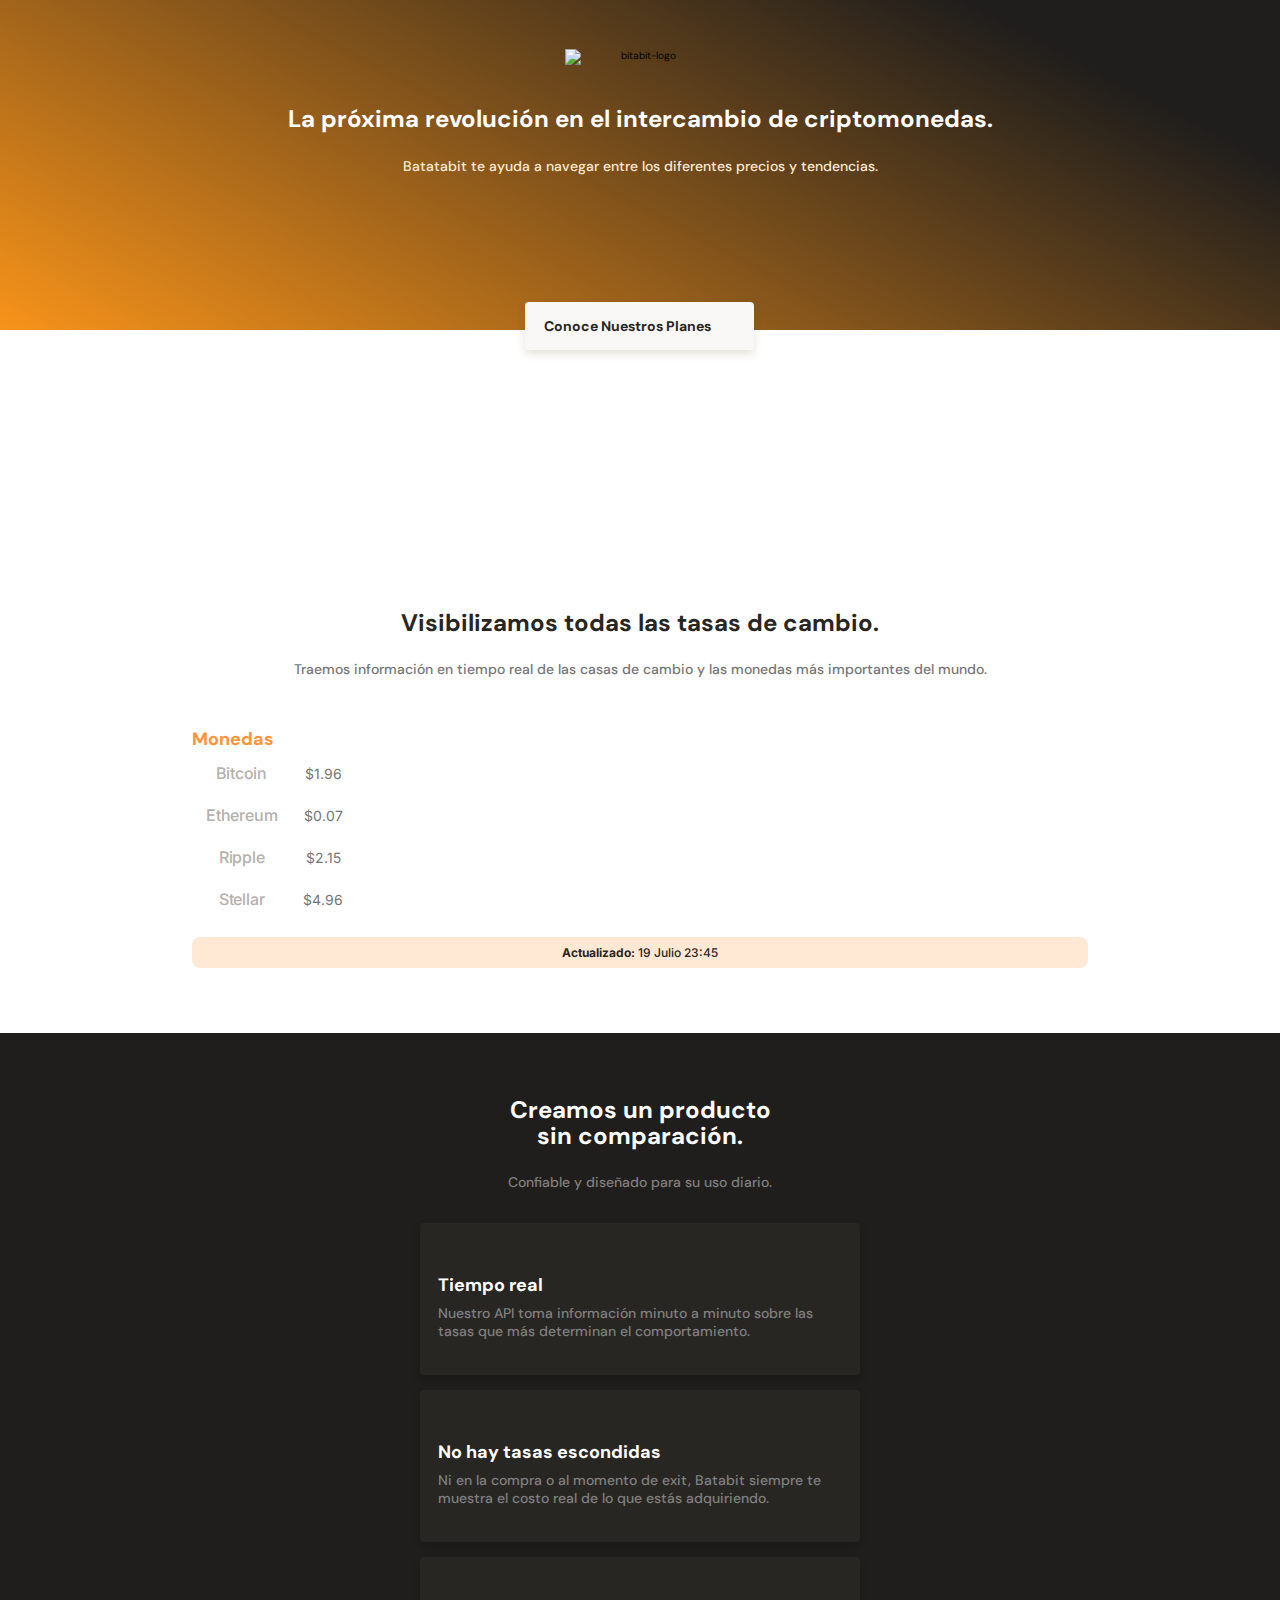
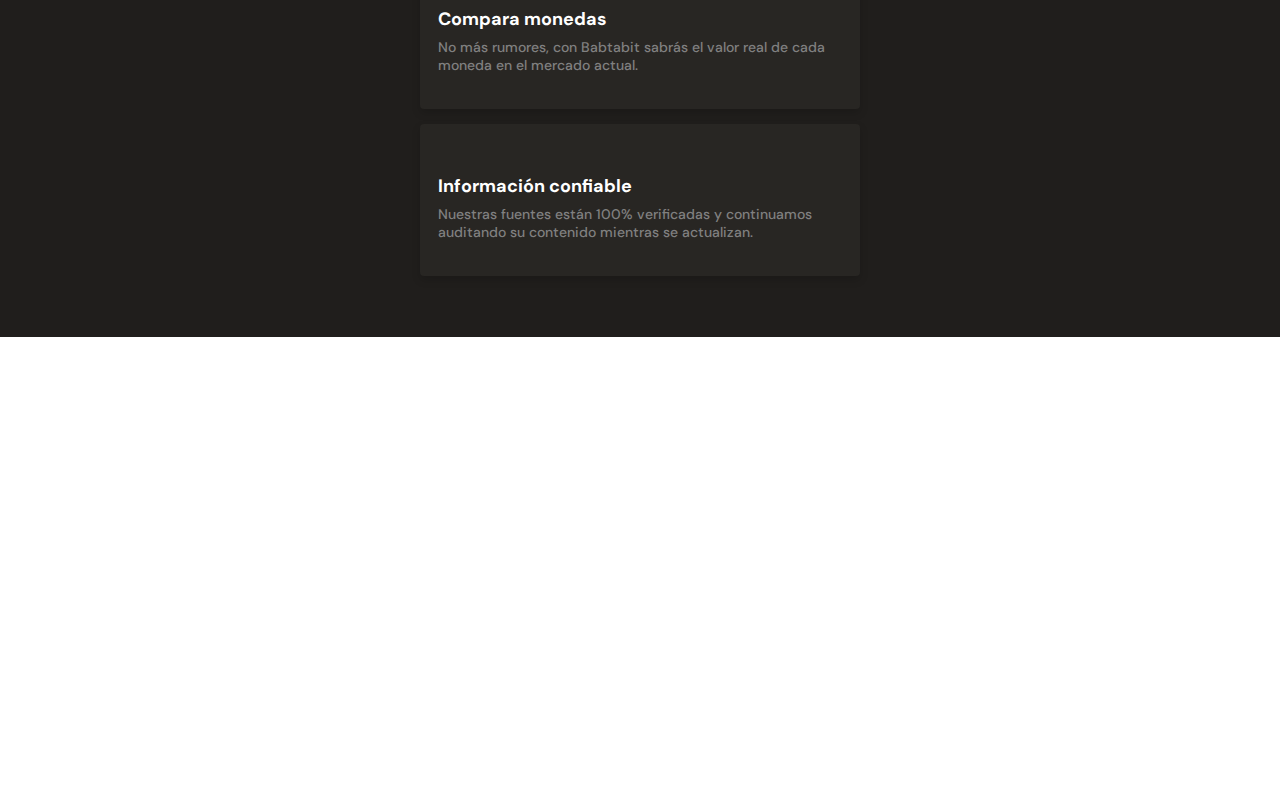
==== batabit/index.html @ 45e256ab "add img background" ====
<!DOCTYPE html>
<html lang="en">
<head>
    <meta charset="UTF-8">
    <meta http-equiv="X-UA-Compatible" content="IE=edge">
    <meta name="viewport" content="width=device-width, initial-scale=1.0">
    <link rel="stylesheet" href="/batabit/style.css">
    <link rel="preconnect" href="https://fonts.gstatic.com">
    <link href="https://fonts.googleapis.com/css2?family=DM+Sans:wght@400;500;700&family=Inter:wght@300;500&display=swap" rel="stylesheet">
    <title>Batabit</title>
</head>
<body>
    <header>
        <img src="/batabit/assets/img/logo.svg" alt="bitabit-logo">
        <div class="header-title-container">
            <h1>La próxima revolución en el intercambio de criptomonedas.</h1>
            <p>Batatabit te ayuda a navegar entre los diferentes precios y tendencias.</p>
            <a class="header-button" href="#">Conoce Nuestros Planes <span></span></a>
        </div>
    </header>
    <main>
        <section>
            <div class="main-background-img"></div>
            <div class="main-container-text">
                <h2>Visibilizamos todas las tasas de cambio.</h2>
                <p>Traemos información en tiempo real de las casas de cambio y las monedas más importantes del mundo.</p>
            </div>
        </section>
        <section class="table-container">
            <div class="main-currency-table">
                <h2>Monedas</h2>
                <div>
                    <table>
                        <tr>
                            <td class="left">Bitcoin</td>
                            <td class="right">$1.96 <span class="down"></span></td>
                        </tr>
                        <tr>
                            <td class="left">Ethereum</td>
                            <td class="right">$0.07 <span class="up"></span></td>
                        </tr>
                        <tr>
                            <td class="left">Ripple</td>
                            <td class="right">$2.15 <span class="down"></span></td>
                        </tr>
                        <tr>
                            <td class="left">Stellar</td>
                            <td class="right">$4.96 <span class="down"></span></td>
                        </tr>
                    </table>
                </div>
                <div class="date-of-table">
                    <p> <b>Actualizado:</b> 19 Julio 23:45</p>
                </div>
            </div>
        </section>
        <section class="details-container">
            <div class="details-title">
                <h3>Creamos un producto sin comparación.</h3>
                <p>Confiable y diseñado para su uso diario.</p>
            </div>
            <div class="details-list-container">
                <span id="clock-icon"></span>
                <h3>Tiempo real</h3>
                <p>Nuestro API toma información minuto a minuto sobre las tasas que más determinan el comportamiento.</p>
           </div>
           <div class="details-list-container">
                <span id="eye-icon"></span>
                <h3>No hay tasas escondidas</h3>
                <p>Ni en la compra o al momento de exit, Batabit siempre te muestra el costo real de lo que estás adquiriendo.</p>
           </div>
           <div class="details-list-container">
                <span id="dollar-icon"></span>
                <h3>Compara monedas</h3>
                <p>No más rumores, con Babtabit sabrás el valor real de cada moneda en el mercado actual.</p>
           </div>
           <div class="details-list-container">
                <span id="check-icon"></span>
                <h3>Información confiable</h3>
                <p>Nuestras fuentes están 100% verificadas y continuamos auditando su contenido mientras se actualizan.</p>
           </div>
        </section>
        <section class="main-img-container"> 
            <h2>Conócelo hoy.</h2>
        </section>
    </main> 
</body>
</html>
---- batabit/style.css ----
/* 
1.-Position
2.-Box Model
3.-Typography
4.-Visuals
5.-Others
*/
:root {
  /*Colors*/
  --bitcoin-orange: #f7931a;
  --soft-orange: #ffe9d5;
  --secondary-blue: #1a9af7;
  --soft-blue: #e7f5ff;
  --warm-black: #282623;
  --black: #201e1c;
  --grey: #bababa;
  --off-white: #faf8f7;
  --just-white: #fff;
}
* {
  box-sizing: border-box;
  margin: 0;
  padding: 0;
}
html {
  font-size: 62.5%;
  font-family: "DM Sans", sans-serif;
}
header {
  position: relative;
  display: flex;
  justify-content: center;
  flex-direction: column;
  width: 100%;
  min-width: 320px;
  height: 330px;
  text-align: center;
  background: linear-gradient(207.8deg, #201e1c 16.69%, #f7931a 100%);
}
header img {
  width: 150px;
  height: 24px;
  margin-top: 45px;
  margin-bottom: 33px;
  align-self: center;
}
.header-title-container {
  width: 90%;
  min-width: 290px;
  max-width: 900px;
  height: 220px;
  text-align: center;
  align-self: center;
}
.header-title-container h1 {
  font-size: 2.4rem;
  font-weight: bold;
  line-height: 26px;
  color: var(--just-white);
}
.header-title-container p {
  margin-top: 25px;
  font-size: 1.4rem;
  font-weight: 500;
  line-height: 18px;
  color: var(--soft-orange);
}
.header-title-container .header-button {
  position: absolute;
  left: calc(50% - 115px);
  top: 270px;
  display: block;
  margin-top: 32px;
  width: 229px;
  height: 48px;
  padding: 15px;
  background-color: var(--off-white);
  /*Sombra*/
  box-shadow: 0px 4px 8px rgba(89, 73, 30, 0.16);
  border-radius: 4px;
  font-weight: bold;
  font-size: 1.4rem;
  color: var(--warm-black);
  text-align: center;
  text-decoration: none;
}
.header-title-container .header-button span {
  display: inline-block;
  width: 13px;
  height: 13px;
  margin-left: 8px;
  background-image: url("/batabit/assets/icons/down-arrow.svg");
  background-position: center;
  background-repeat: no-repeat;
  background-size: contain;
}
/*Main*/
main {
  display: flex;
  flex-direction: column;
  text-align: center;
}
main .main-background-img {
  width: 200px;
  height: 200px;
  margin: 40px auto;
  background-image: url(/batabit/assets/img/Bitcoin.svg);
  background-position: center;
  background-repeat: no-repeat;
  background-size: cover;
}
main .main-container-text h2 {
  font-size: 2.4rem;
  font-weight: bold;
  line-height: 26px;
  color: var(--warm-black);
  margin-bottom: 24px;
}
main .main-container-text p {
  font-size: 1.4rem;
  font-weight: 500;
  line-height: 18px;
  color: #757575;
}
/*Table*/
main .table-container {
  margin-top: 50px;
}
main .main-currency-table {
  width: 70%;
  min-width: 200px;
  max-height: 500px;
  margin: 0 auto;
}
main .table-container h2 {
  font-weight: bold;
  font-size: 1.8rem;
  line-height: 23px;
  color: #ff9536;
  text-align: left;
}
.main-currency-table .left {
  padding: 10px 12px;
  font-family: "Inter", sans-serif;
  font-weight: 500;
  font-size: 1.6rem;
  line-height: 19px;
  letter-spacing: -0.02rem;
  color: #b5b0ac;
}
.main-currency-table .right {
  padding: 11px 12px;
  font-family: "Inter", sans-serif;
  font-size: 1.4rem;
  font-weight: 400;
  line-height: 17px;
  align-self: center;
  color: #757575;
}
.main-currency-table span {
  display: inline-block;
  width: 15px;
  height: 15px;
  margin-left: 10px;
  background-position: center;
  background-repeat: no-repeat;
  background-size: contain;
}
.main-currency-table .up {
  background-image: url(/batabit/assets/icons/trending-up.svg);
}
.main-currency-table .down {
  background-image: url(/batabit/assets/icons/trending-down.svg);
}
.table-container .date-of-table {
  color: var(--warm-black);
  font-family: "Inter", sans-serif;
  font-size: 1.2rem;
  font-weight: 500;
  line-height: 15px;
  margin-top: 16px;
  margin-bottom: 65px;
  padding: 8px;
  background: var(--soft-orange);
  border-radius: 8px;
}
main .details-container {
  padding-top: 64px;
  padding-bottom: 46px;
  background-color: var(--black);
  color: var(--just-white);
}
main .details-container .details-title {
  width: 290px;
  margin: 0 auto;
}
main .details-container .details-title h3 {
  margin-bottom: 24px;
  font-size: 2.4rem;
  font-weight: bold;
  line-height: 26px;
}
main .details-container .details-title p {
  margin-bottom: 32px;
  font-size: 1.4rem;
  font-weight: 500;
  line-height: 18px;
  color: #808080;
}
main .details-list-container {
  width: 90%;
  min-width: 290px;
  max-width: 440px;
  height: 152px;
  padding: 18px;
  margin: 15px auto;
  text-align: left;
  background-color: var(--warm-black);
  /* Sombra /Negro */
  box-shadow: 0px 4px 8px rgba(0, 0, 0, 0.16);
  border-radius: 4px;
}
main .details-list-container h3 {
  font-size: 1.8rem;
  font-weight: bold;
  line-height: 18px;
  text-align: left;
}
main .details-list-container p {
  margin-top: 10px;
  font-size: 1.4rem;
  font-weight: 500;
  line-height: 18px;
  color: #808080;
}
main .details-list-container span {
  display: inline-block;
  width: 20px;
  height: 20px;
  margin-bottom: 12px;
  justify-content: left;
  background-position: center;
  background-repeat: no-repeat;
  background-size: cover;
}
main .details-list-container #clock-icon {
  background-image: url(/batabit/assets/icons/clock.svg);
}
main .details-list-container #eye-icon {
  background-image: url(/batabit/assets/icons/eye.svg);
}
main .details-list-container #dollar-icon {
  background-image: url(/batabit/assets/icons/dollar-sign.svg);
}
main .details-list-container #check-icon {
  background-image: url(/batabit/assets/icons/check-circle.svg);
}
main .main-img-container {
  width: 100%;
  min-width: 320px;
  height: 50vh;
  background-image: url(/batabit/assets/img/bitcoinbaby2x.jpg);
  background-position: center;
  background-size: cover;
  background-repeat: no-repeat;
}
main .main-img-container h2 {
  margin-top: 64px;
  font-size: 2.4rem;
  font-weight: bold;
  line-height: 26px;
  color: var(--just-white);
}
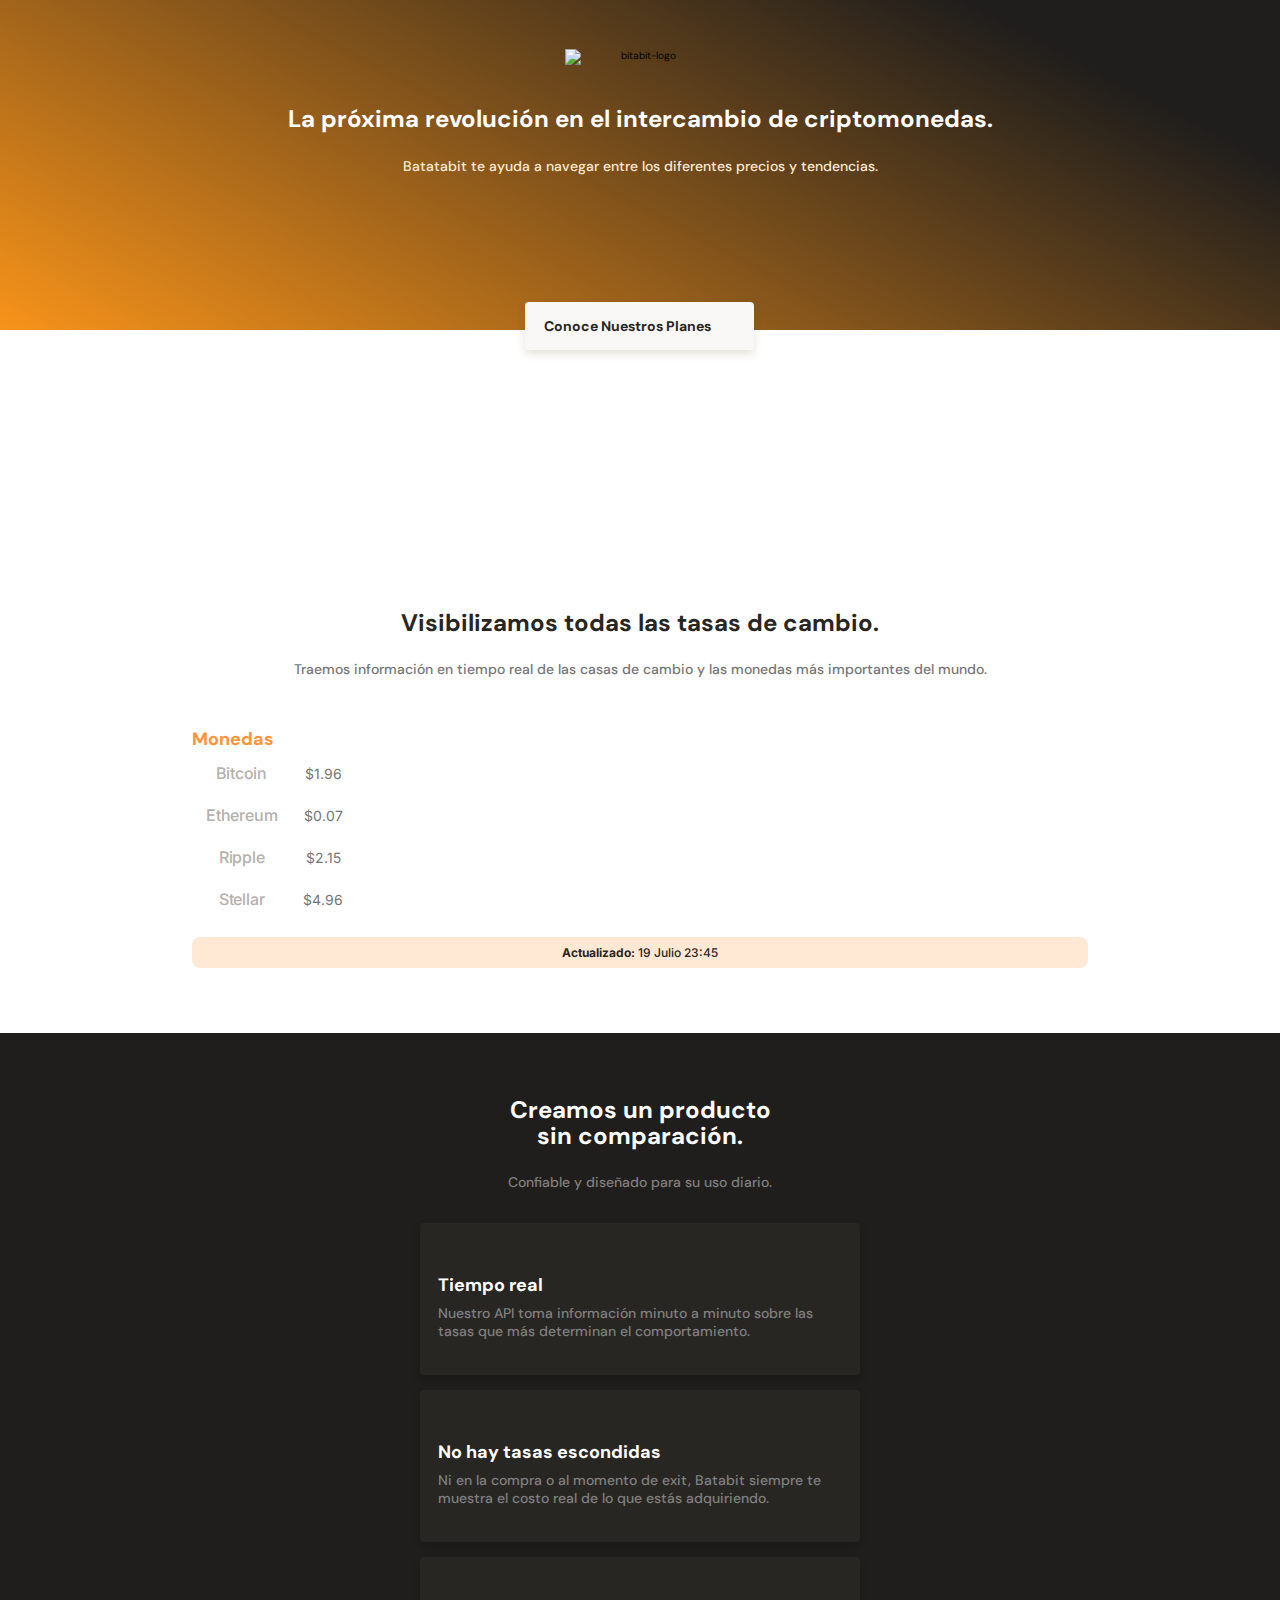
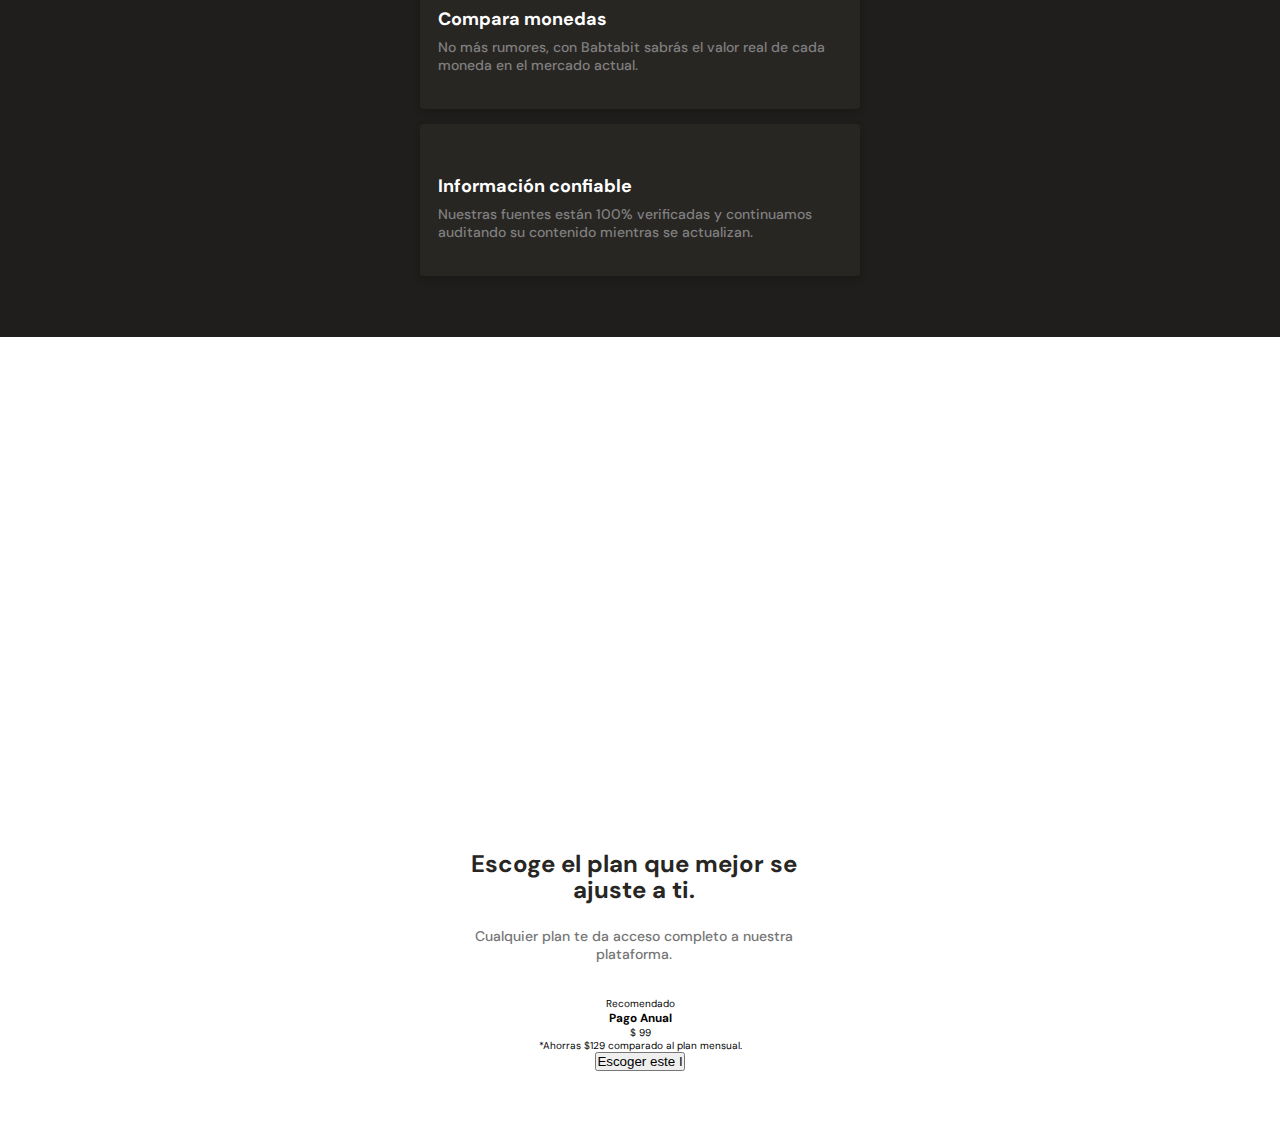
==== commit 15cf61a8: "Plans card container" ====
--- a/batabit/index.html
+++ b/batabit/index.html
@@ -83,6 +83,23 @@
         <section class="main-img-container"> 
             <h2>Conócelo hoy.</h2>
         </section>
+        <section class="main-plans"> 
+            <div class="main-plans-titles">
+                <h3>Escoge el plan que mejor se ajuste a ti.</h3>
+                <p>Cualquier plan te da acceso completo a nuestra plataforma.</p>
+            </div>
+            <section class="plan-container-slider">
+                <article class="plan-container-card">
+                    <p class="plan-card_recommend">Recomendado</p>
+                    <div class="plan-info-container">
+                        <h3 class="plan-card-title">Pago Anual</h3>
+                        <p class="plan-card-price"><span>$</span> 99</p>
+                        <p>*Ahorras $129 comparado al plan mensual.</p>
+                        <button class="plan-card-cta">Escoger este <span>I</span></button>
+                    </div>
+                </article>
+            </section>
+        </section>
     </main> 
 </body>
 </html>--- a/batabit/style.css
+++ b/batabit/style.css
@@ -271,3 +271,26 @@
   line-height: 26px;
   color: var(--just-white);
 }
+main .main-plans {
+  margin: 64px auto;
+}
+main .main-plans-titles {
+  width: 90%;
+  min-width: 290px;
+  max-width: 400px;
+  margin: 0 15px;
+}
+main .main-plans-titles h3 {
+  font-size: 2.4rem;
+  font-weight: bold;
+  line-height: 26px;
+  color: var(--warm-black);
+}
+main .main-plans-titles p {
+  margin-top: 24px;
+  margin-bottom: 34px;
+  font-size: 1.4rem;
+  font-weight: 500;
+  line-height: 18px;
+  color: #757575;
+}
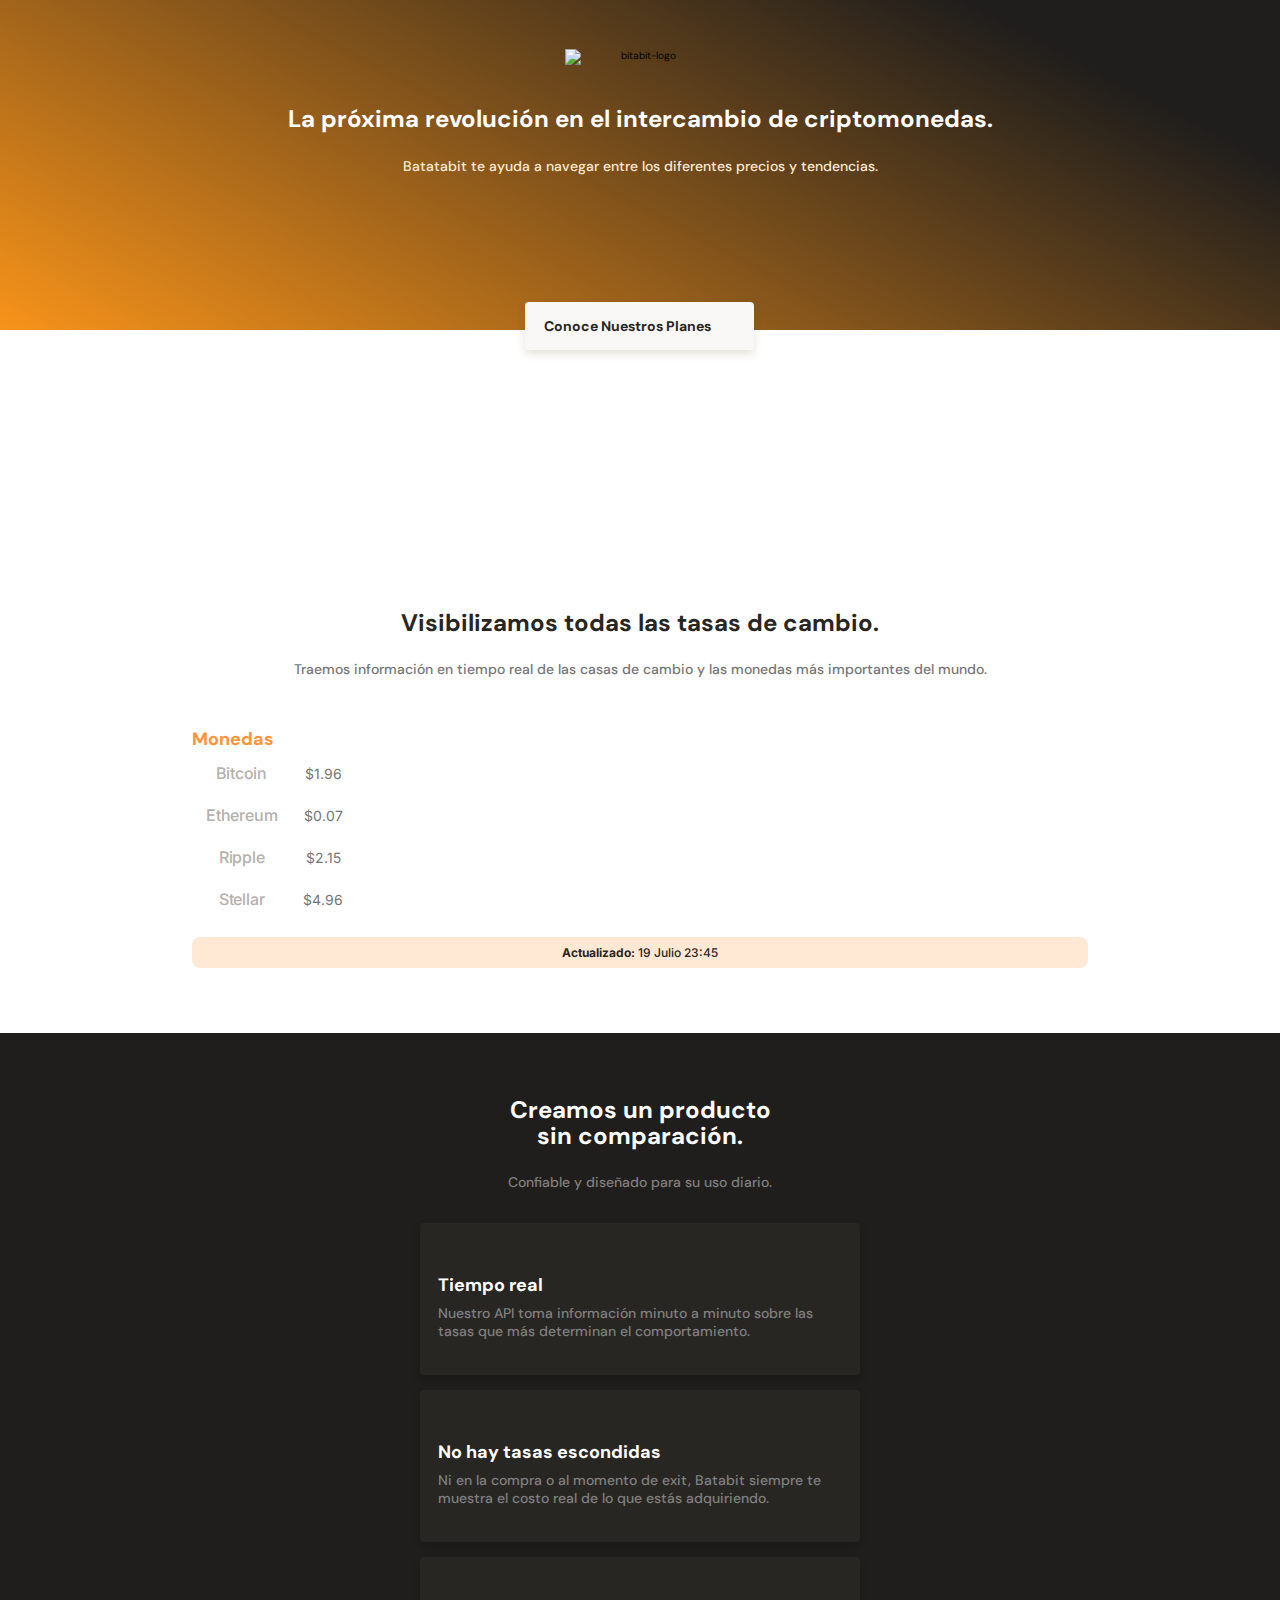
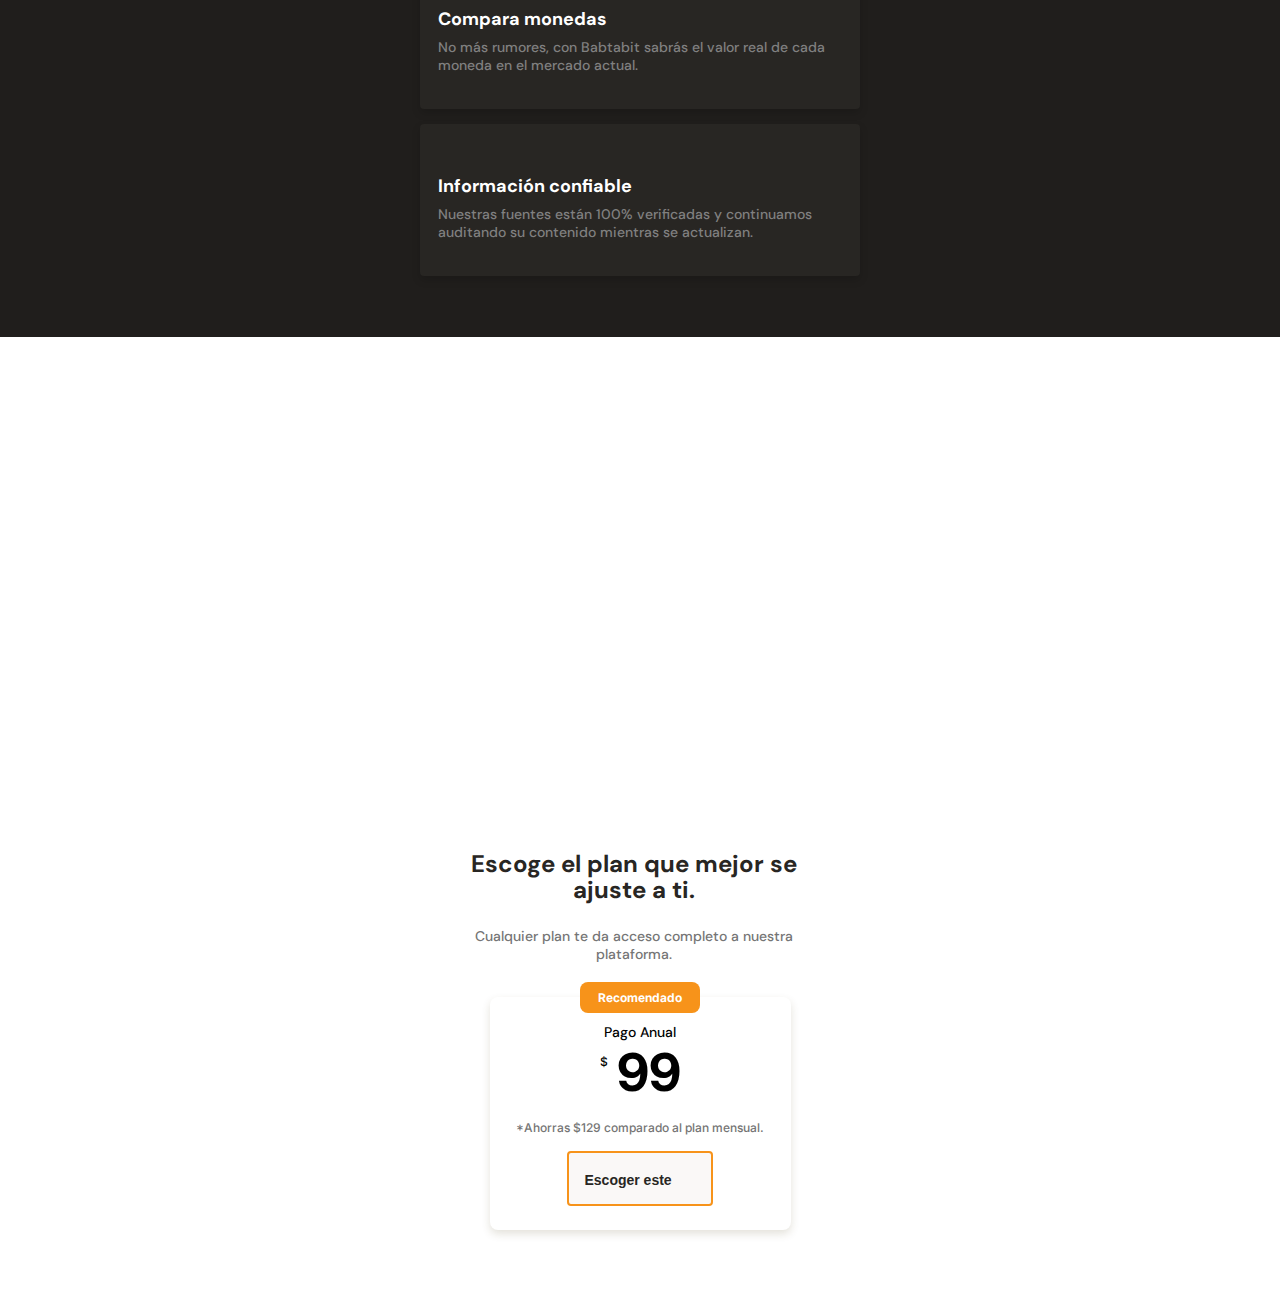
==== commit bcd11eac: "Price table finished" ====
--- a/batabit/index.html
+++ b/batabit/index.html
@@ -94,8 +94,8 @@
                     <div class="plan-info-container">
                         <h3 class="plan-card-title">Pago Anual</h3>
                         <p class="plan-card-price"><span>$</span> 99</p>
-                        <p>*Ahorras $129 comparado al plan mensual.</p>
-                        <button class="plan-card-cta">Escoger este <span>I</span></button>
+                        <p class="plan-card-saving">*Ahorras $129 comparado al plan mensual.</p>
+                        <button class="plan-card-cta">Escoger este <span></span></button>
                     </div>
                 </article>
             </section>
--- a/batabit/style.css
+++ b/batabit/style.css
@@ -294,3 +294,82 @@
   line-height: 18px;
   color: #757575;
 }
+main .plan-container-card {
+  position: relative;
+  width: 70%;
+  min-width: 190px;
+  max-width: 400px;
+  margin: 0 auto;
+  padding: 10px;
+  box-shadow: 0px 4px 8px rgba(89, 73, 30, 0.16);
+  border-radius: 8px;
+}
+main .plan-container-card .plan-card_recommend {
+  position: absolute;
+  width: 120px;
+  top: -15px;
+  left: calc(50% - 60px);
+  padding: 8px;
+  border-radius: 8px;
+  background-color: var(--bitcoin-orange);
+  color: var(--just-white);
+  font-family: "Inter", sans-serif;
+  font-size: 1.2rem;
+  font-weight: bold;
+  line-height: 15px;
+}
+main .plan-container-card .plan-card-title {
+  margin-top: 16px;
+  font-weight: 500;
+  font-size: 1.4rem;
+  line-height: 18px;
+  color: #000;
+}
+main .plan-container-card .plan-card-price {
+  font-family: "Inter", sans-serif;
+  font-weight: bold;
+  font-size: 5.2rem;
+  line-height: 63px;
+  letter-spacing: -0.08rem;
+}
+main .plan-container-card .plan-card-price span {
+  vertical-align: 25px;
+  top: 10px;
+  font-family: "Inter", sans-serif;
+  font-weight: 500;
+  font-size: 1.2rem;
+  line-height: 15px;
+}
+main .plan-container-card .plan-card-saving {
+  margin: 16px 0;
+  font-family: "Inter", sans-serif;
+  font-weight: 500;
+  font-size: 1.2rem;
+  line-height: 15px;
+  text-align: center;
+  color: #757575;
+}
+main .plan-container-card .plan-card-cta {
+  margin-bottom: 14px;
+  padding: 15px;
+  background-color: var(--off-white);
+  color: var(--warm-black);
+  border: 2px var(--bitcoin-orange) solid;
+  border-radius: 4px;
+  font-weight: bold;
+  font-size: 14px;
+  line-height: 18px;
+  text-align: center;
+}
+main .plan-container-card .plan-card-cta span {
+  display: inline-block;
+  width: 20px;
+  height: 20px;
+  vertical-align: text-bottom;
+  background-image: url(/batabit/assets/icons/orange-right-arrow.svg);
+  background-position: center;
+  background-repeat: no-repeat;
+  background-size: cover;
+  color: var(--bitcoin-orange);
+  cursor: pointer;
+}
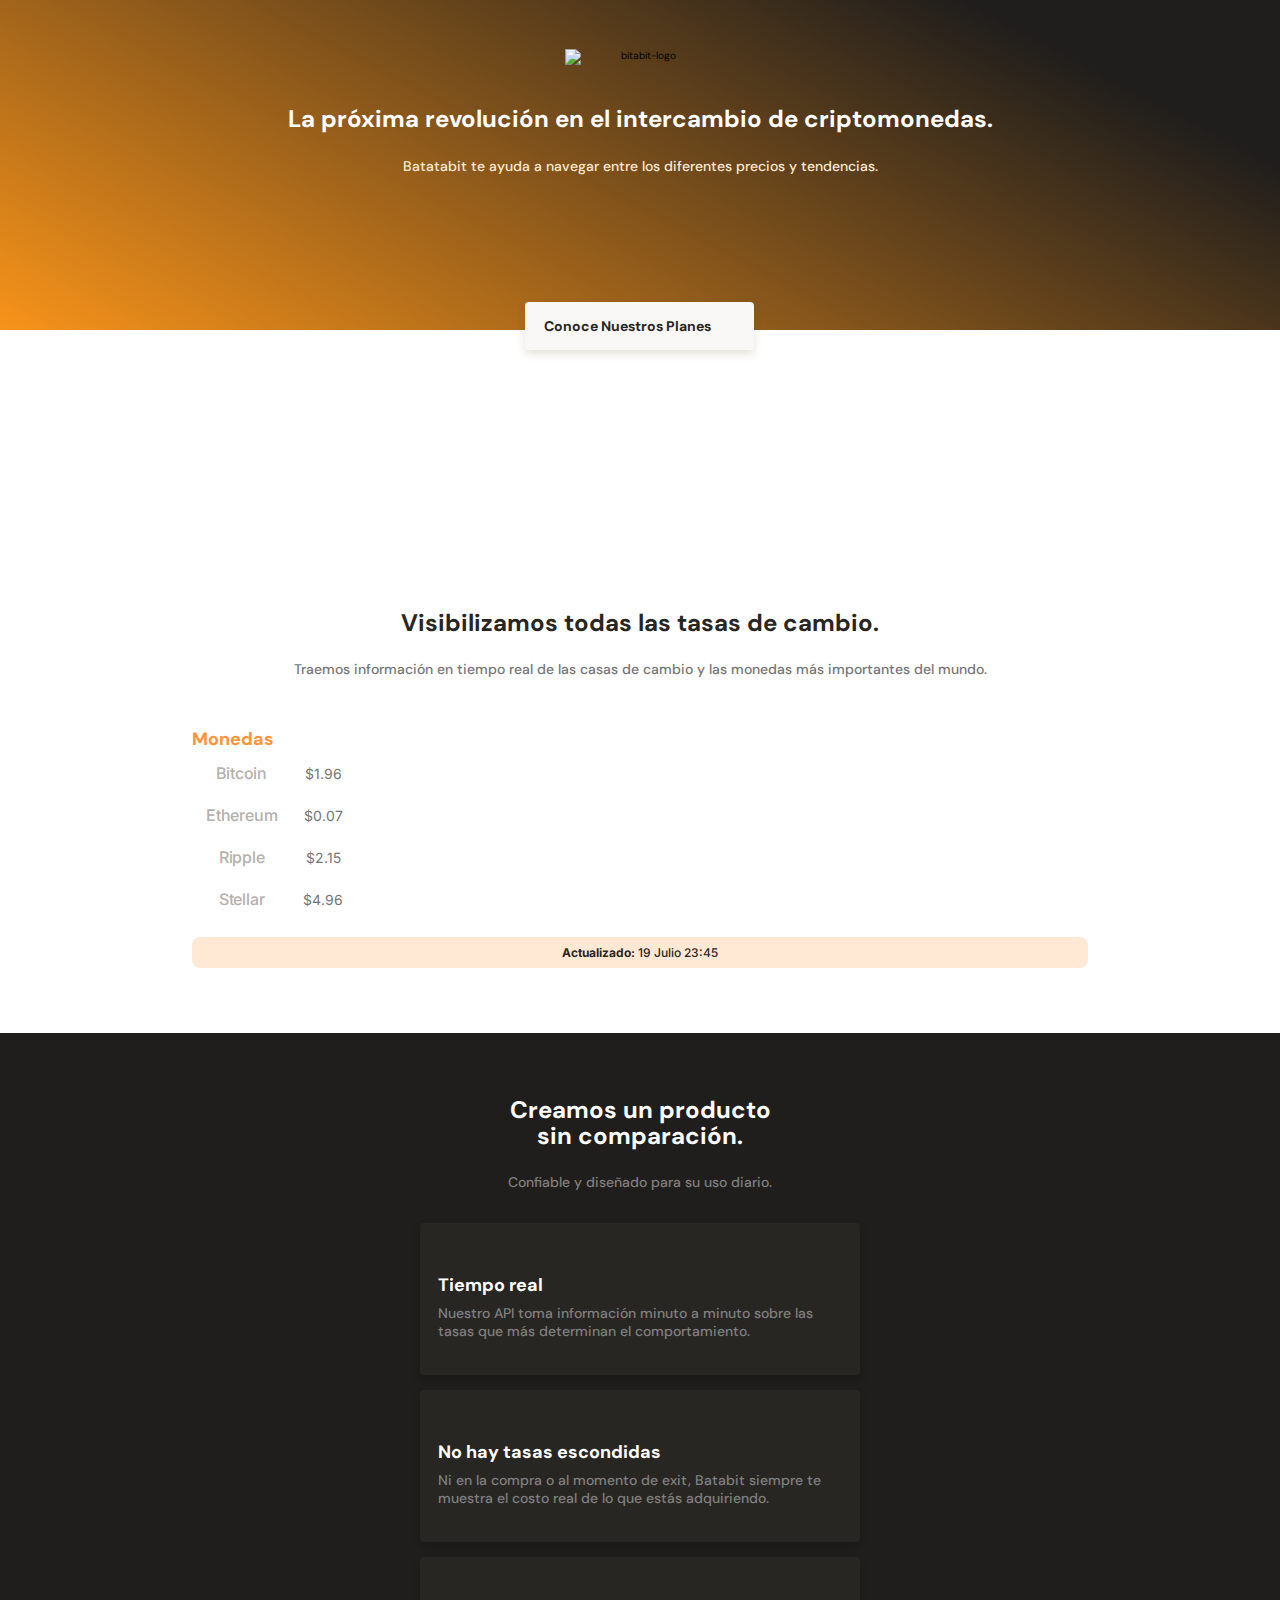
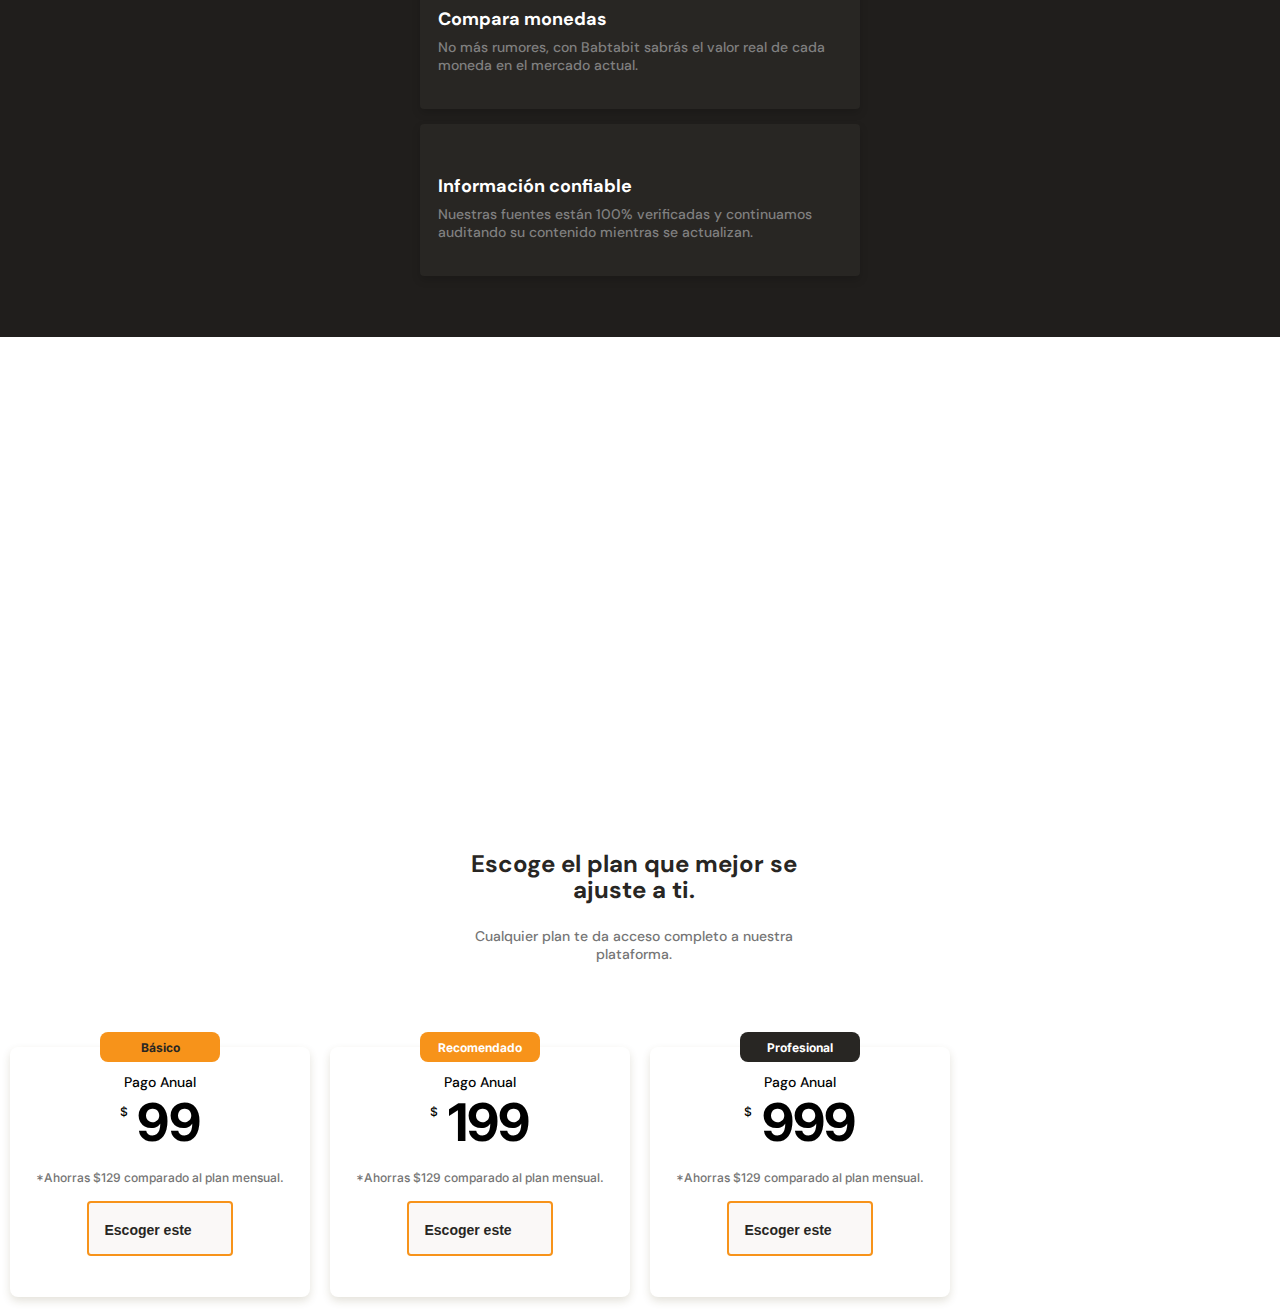
==== commit 52ade2f1: "Add scroll to plans cards" ====
--- a/batabit/index.html
+++ b/batabit/index.html
@@ -88,12 +88,35 @@
                 <h3>Escoge el plan que mejor se ajuste a ti.</h3>
                 <p>Cualquier plan te da acceso completo a nuestra plataforma.</p>
             </div>
+        </section>
+        <section>
             <section class="plan-container-slider">
+                <!-- First -->
+                <article class="plan-container-card">
+                    <p class="plan-card_recommend" id="plan-basic">Básico</p>
+                    <div class="plan-info-container">
+                        <h3 class="plan-card-title">Pago Anual</h3>
+                        <p class="plan-card-price"><span>$</span> 99</p>
+                        <p class="plan-card-saving">*Ahorras $129 comparado al plan mensual.</p>
+                        <button class="plan-card-cta">Escoger este <span></span></button>
+                    </div>
+                </article>
+                <!-- Second -->
                 <article class="plan-container-card">
                     <p class="plan-card_recommend">Recomendado</p>
                     <div class="plan-info-container">
                         <h3 class="plan-card-title">Pago Anual</h3>
-                        <p class="plan-card-price"><span>$</span> 99</p>
+                        <p class="plan-card-price"><span>$</span> 199</p>
+                        <p class="plan-card-saving">*Ahorras $129 comparado al plan mensual.</p>
+                        <button class="plan-card-cta">Escoger este <span></span></button>
+                    </div>
+                </article>
+                <!-- Third -->
+                <article class="plan-container-card">
+                    <p class="plan-card_recommend" id="plan-pro">Profesional</p>
+                    <div class="plan-info-container">
+                        <h3 class="plan-card-title">Pago Anual</h3>
+                        <p class="plan-card-price"><span>$</span> 999</p>
                         <p class="plan-card-saving">*Ahorras $129 comparado al plan mensual.</p>
                         <button class="plan-card-cta">Escoger este <span></span></button>
                     </div>
--- a/batabit/style.css
+++ b/batabit/style.css
@@ -272,7 +272,7 @@
   color: var(--just-white);
 }
 main .main-plans {
-  margin: 64px auto;
+  margin: 64px auto 34px;
 }
 main .main-plans-titles {
   width: 90%;
@@ -288,18 +288,26 @@
 }
 main .main-plans-titles p {
   margin-top: 24px;
-  margin-bottom: 34px;
   font-size: 1.4rem;
   font-weight: 500;
   line-height: 18px;
   color: #757575;
+}
+main .plan-container-slider {
+  display: flex;
+  height: 316px;
+  overflow-x: scroll;
+  overscroll-behavior-x: contain;
+  scroll-snap-type: x proximity;
 }
 main .plan-container-card {
   position: relative;
+  scroll-snap-align: center;
   width: 70%;
+  height: 250px;
   min-width: 190px;
-  max-width: 400px;
-  margin: 0 auto;
+  max-width: 300px;
+  margin: 50px 10px 0;
   padding: 10px;
   box-shadow: 0px 4px 8px rgba(89, 73, 30, 0.16);
   border-radius: 8px;
@@ -307,6 +315,7 @@
 main .plan-container-card .plan-card_recommend {
   position: absolute;
   width: 120px;
+  height: 30px;
   top: -15px;
   left: calc(50% - 60px);
   padding: 8px;
@@ -318,6 +327,12 @@
   font-weight: bold;
   line-height: 15px;
 }
+#plan-basic {
+  color: var(--warm-black);
+}
+#plan-pro {
+  background-color: var(--warm-black);
+}
 main .plan-container-card .plan-card-title {
   margin-top: 16px;
   font-weight: 500;
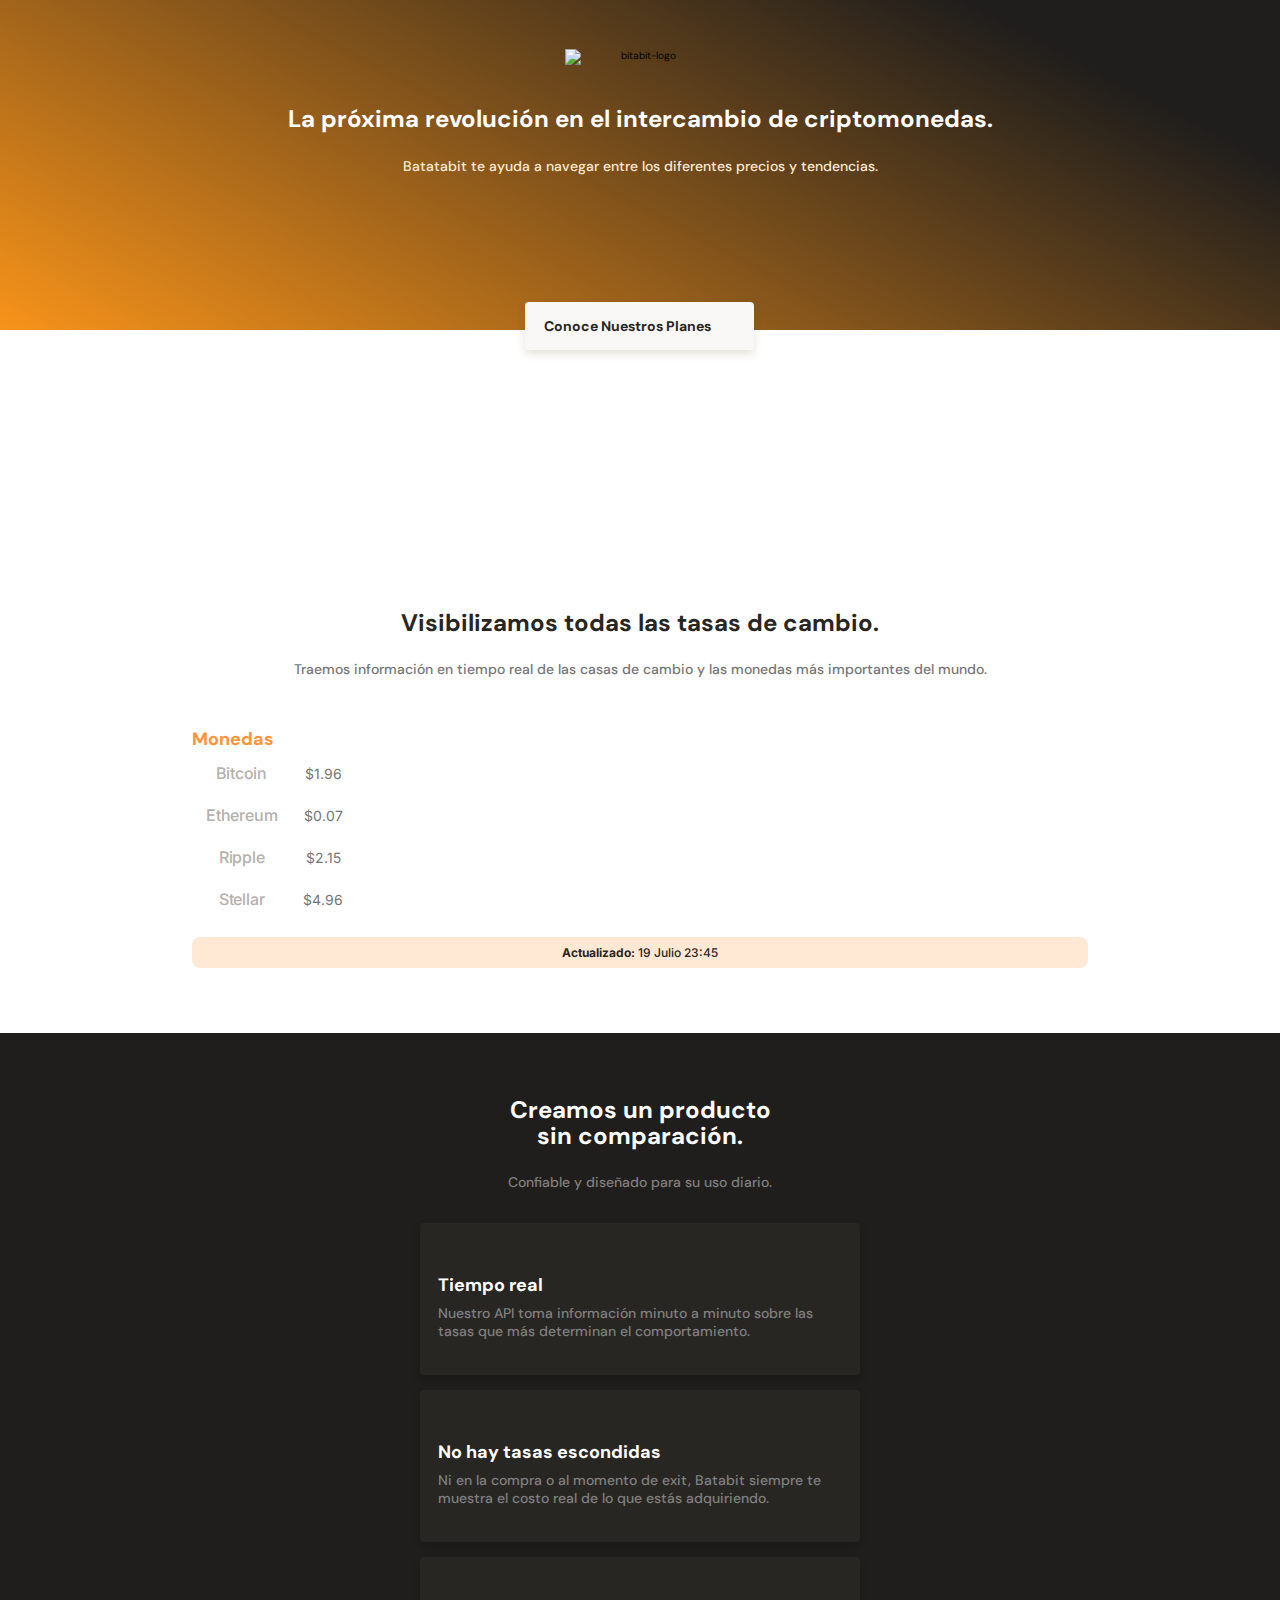
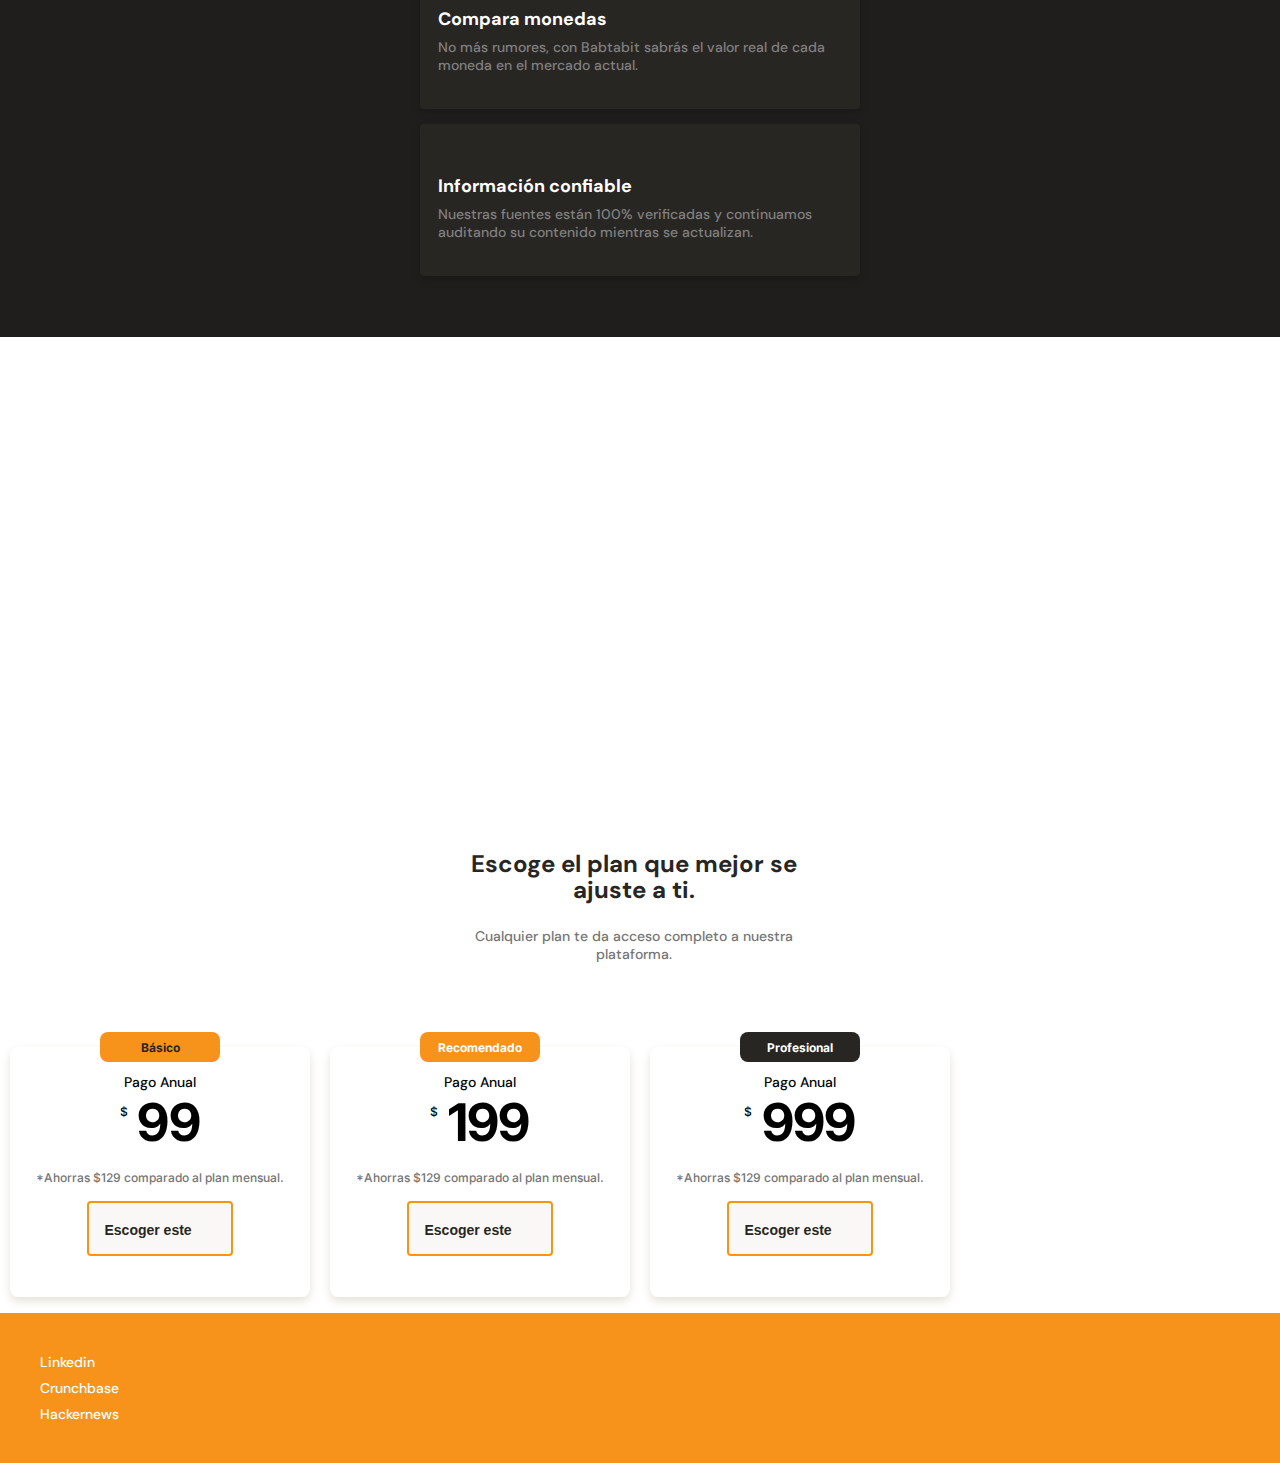
==== commit 1e78b133: "Add footer finished" ====
--- a/batabit/index.html
+++ b/batabit/index.html
@@ -124,5 +124,16 @@
             </section>
         </section>
     </main> 
+    <footer>
+        <div class="footer-left">
+            <ul>
+                <li><a href="#">Linkedin</a></li>
+                <li><a href="#">Crunchbase</a></li>
+                <li><a href="#">Hackernews</a></li>
+            </ul>
+        </div>
+        <div class="footer-right">
+        </div>
+    </footer>
 </body>
 </html>--- a/batabit/style.css
+++ b/batabit/style.css
@@ -388,3 +388,35 @@
   color: var(--bitcoin-orange);
   cursor: pointer;
 }
+footer {
+  display: grid;
+  grid-template-columns: 1fr 1fr;
+  width: 100%;
+  height: 150px;
+  align-items: center;
+  padding: 40px;
+  background-color: var(--bitcoin-orange);
+  color: var(--just-white);
+}
+footer .footer-left {
+  font-weight: 500;
+  font-size: 1.4rem;
+  line-height: 18px;
+}
+footer li {
+  list-style: none;
+  margin-bottom: 8px;
+}
+footer a {
+  text-decoration: none;
+  color: var(--just-white);
+}
+footer .footer-right {
+  display: block;
+  width: 64px;
+  height: 50px;
+  background-image: url(/batabit/assets/img/footer-right.svg);
+  background-position: center;
+  background-repeat: no-repeat;
+  background-size: cover;
+}
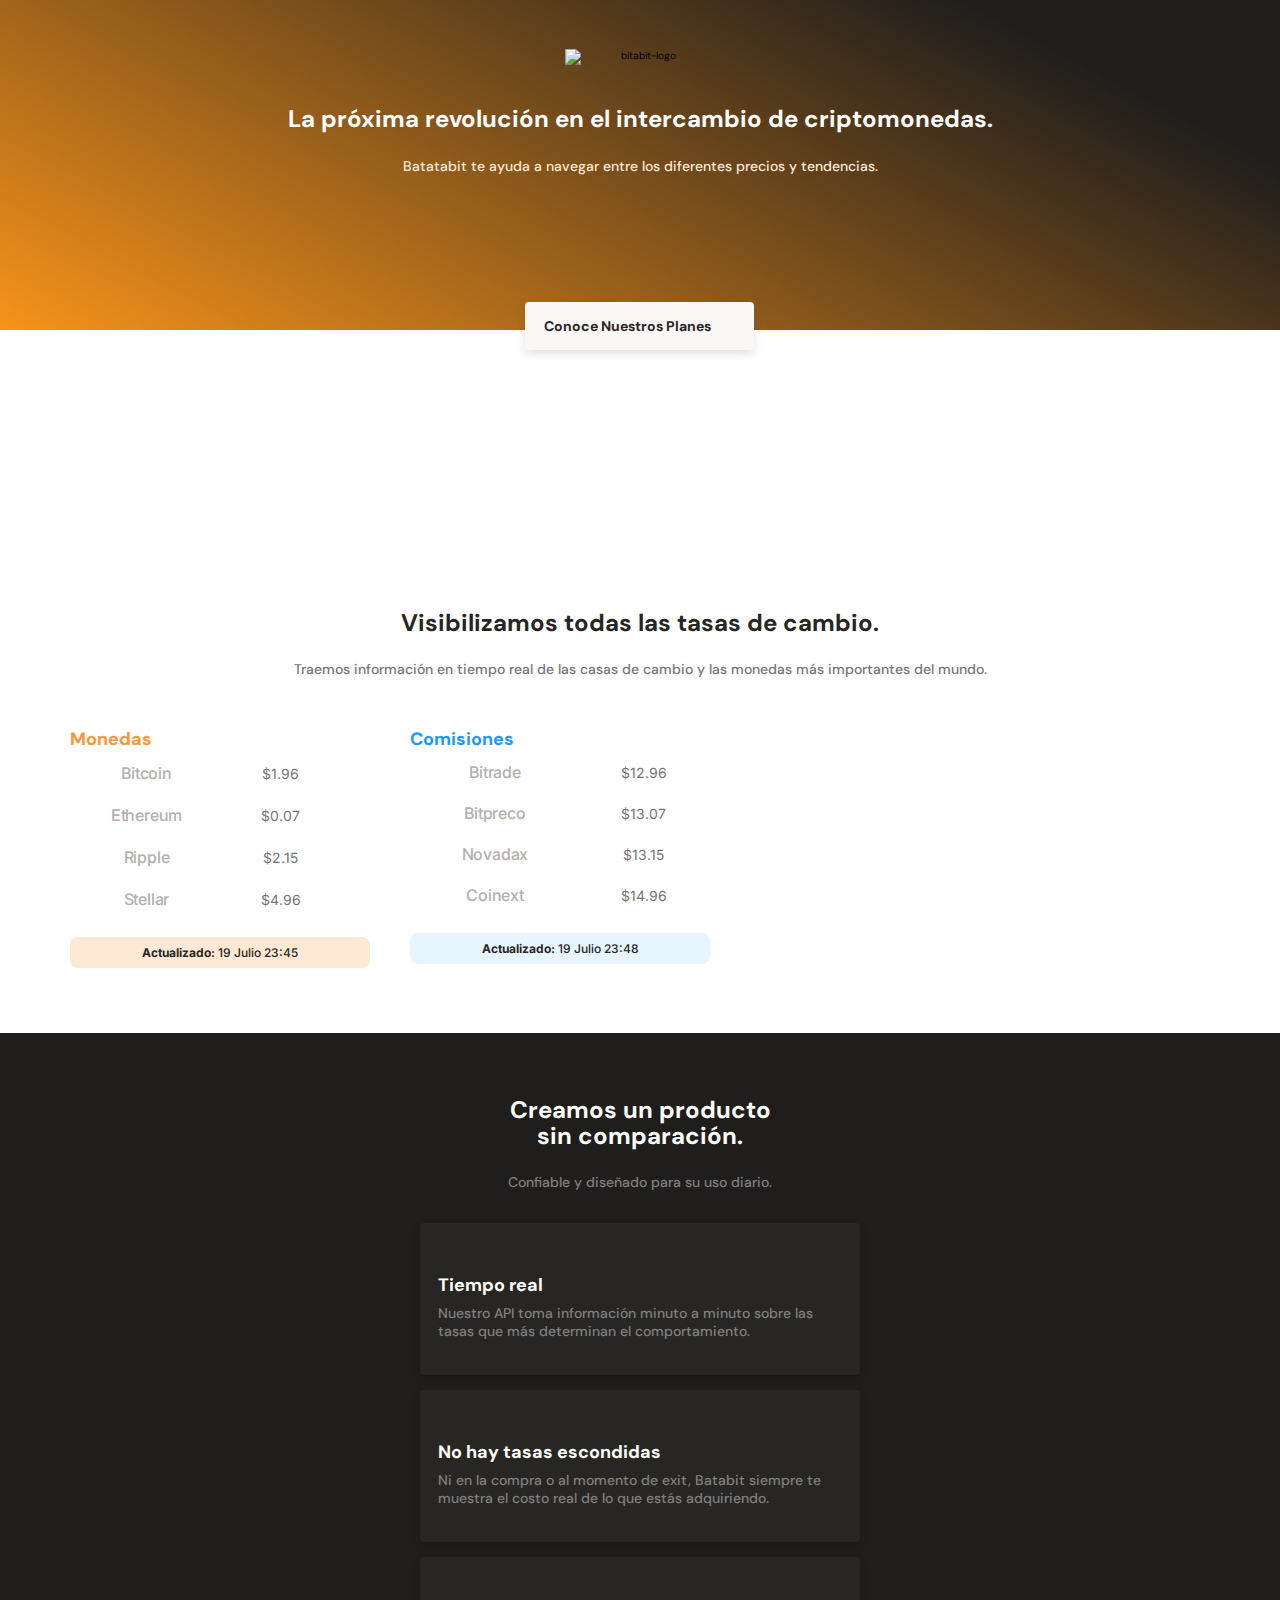
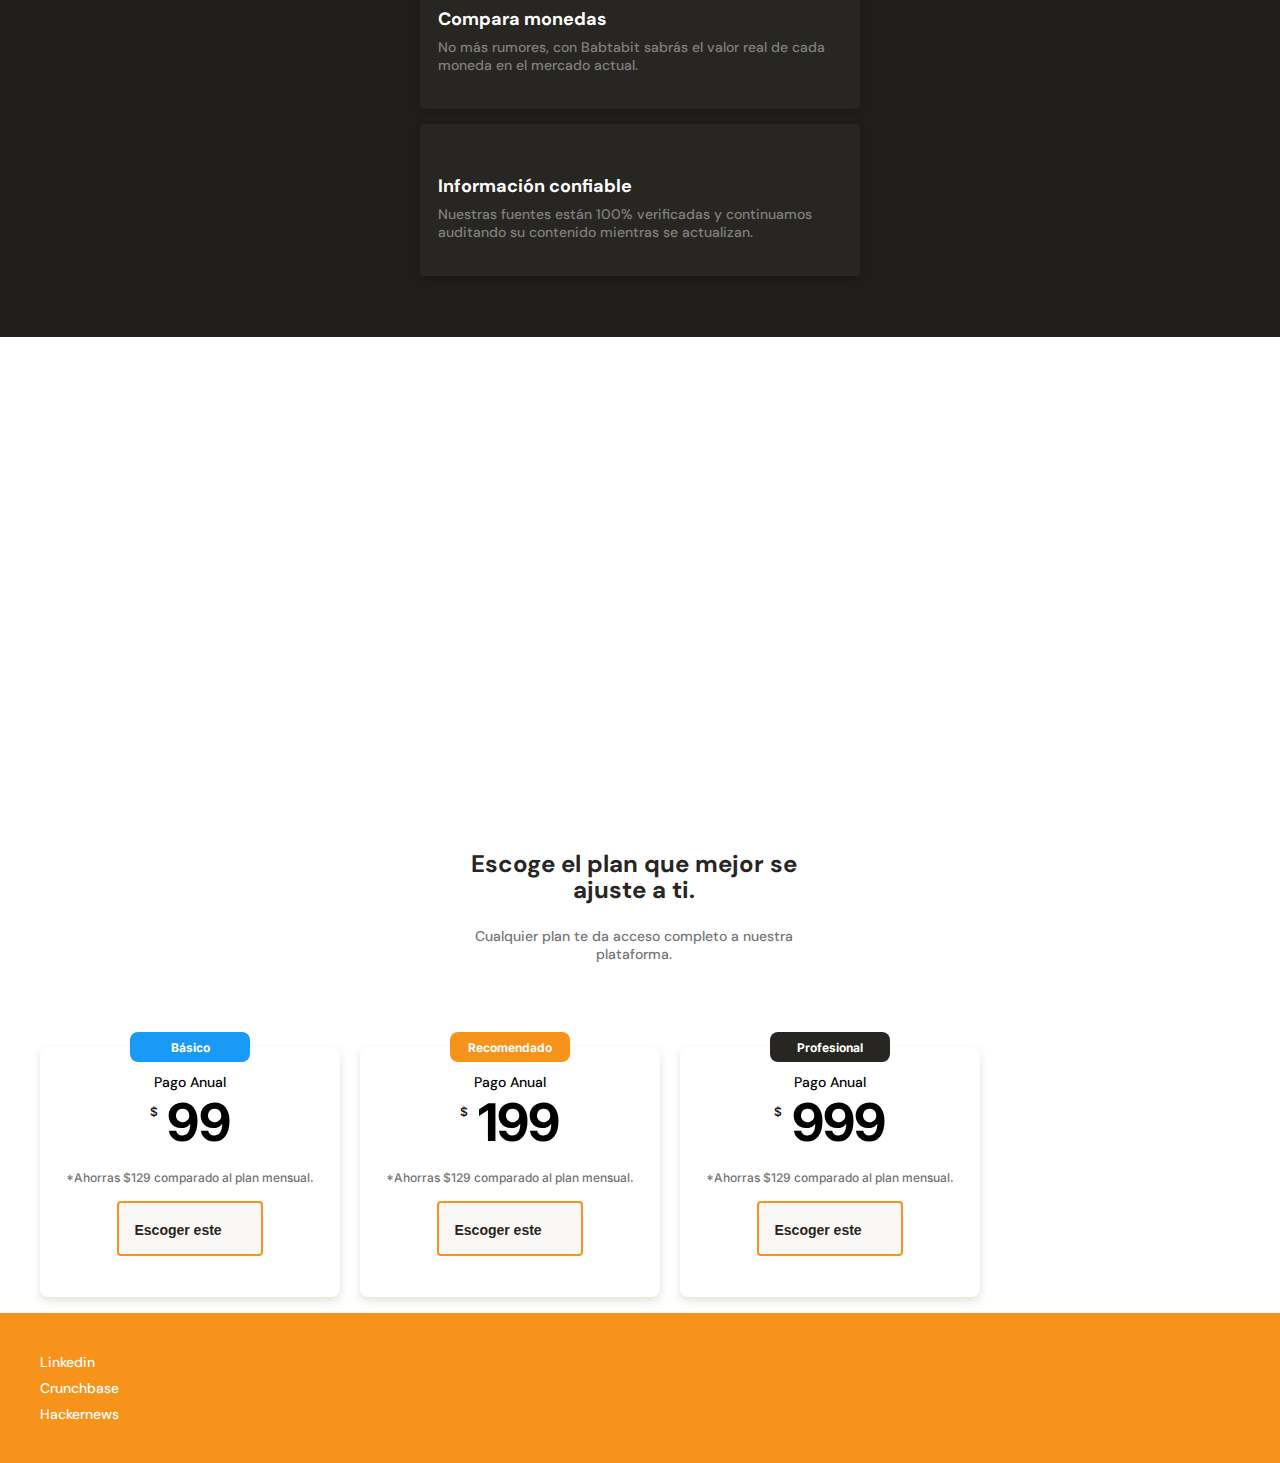
==== commit 8b56e716: "add commision table" ====
--- a/batabit/index.html
+++ b/batabit/index.html
@@ -27,10 +27,11 @@
             </div>
         </section>
         <section class="table-container">
+            <!-- Table Of Currency -->
             <div class="main-currency-table">
                 <h2>Monedas</h2>
                 <div>
-                    <table>
+                    <table class="main-table">
                         <tr>
                             <td class="left">Bitcoin</td>
                             <td class="right">$1.96 <span class="down"></span></td>
@@ -53,8 +54,36 @@
                     <p> <b>Actualizado:</b> 19 Julio 23:45</p>
                 </div>
             </div>
+            <!-- Table Of Commision -->
+            <div class="main-currency-table">
+                <h2 id="commision-title">Comisiones</h2>
+                <div>
+                    <table class="main-table">
+                        <tr>
+                            <td class="left">Bitrade</td>
+                            <td class="right">$12.96</td>
+                        </tr>
+                        <tr>
+                            <td class="left">Bitpreco</td>
+                            <td class="right">$13.07</td>
+                        </tr>
+                        <tr>
+                            <td class="left">Novadax</td>
+                            <td class="right">$13.15</td>
+                        </tr>
+                        <tr>
+                            <td class="left">Coinext</td>
+                            <td class="right">$14.96</td>
+                        </tr>
+                    </table>
+                </div>
+                <div class="date-of-table" id="commision-date">
+                    <p> <b>Actualizado:</b> 19 Julio 23:48</p>
+                </div>
+            </div>
         </section>
         <section class="details-container">
+            <span class="details-icon"></span>
             <div class="details-title">
                 <h3>Creamos un producto sin comparación.</h3>
                 <p>Confiable y diseñado para su uso diario.</p>
--- a/batabit/style.css
+++ b/batabit/style.css
@@ -121,16 +121,26 @@
   font-weight: 500;
   line-height: 18px;
   color: #757575;
+  margin-bottom: 50px;
 }
 /*Table*/
 main .table-container {
-  margin-top: 50px;
+  display: flex;
+  margin: 0 50px;
+  overflow-x: scroll;
+  overscroll-behavior-x: contain;
+  scroll-snap-type: x proximity;
+}
+main .main-table {
+  width: 100%;
 }
 main .main-currency-table {
   width: 70%;
+  scroll-snap-align: center;
   min-width: 200px;
+  max-width: 300px;
   max-height: 500px;
-  margin: 0 auto;
+  margin: 0 20px;
 }
 main .table-container h2 {
   font-weight: bold;
@@ -138,6 +148,9 @@
   line-height: 23px;
   color: #ff9536;
   text-align: left;
+}
+main .table-container #commision-title {
+  color: var(--secondary-blue);
 }
 .main-currency-table .left {
   padding: 10px 12px;
@@ -184,11 +197,23 @@
   background: var(--soft-orange);
   border-radius: 8px;
 }
+.main-currency-table #commision-date {
+  background-color: var(--soft-blue);
+}
 main .details-container {
+  position: relative;
   padding-top: 64px;
   padding-bottom: 46px;
   background-color: var(--black);
   color: var(--just-white);
+}
+main .details-container .details-icon {
+  position: absolute;
+  left: calc(50% - 20px);
+  top: -10px;
+  width: 41px;
+  height: 24px;
+  background-image: url(/batabit/assets/icons/batata.svg);
 }
 main .details-container .details-title {
   width: 290px;
@@ -295,6 +320,7 @@
 }
 main .plan-container-slider {
   display: flex;
+  margin: 0 30px;
   height: 316px;
   overflow-x: scroll;
   overscroll-behavior-x: contain;
@@ -328,7 +354,7 @@
   line-height: 15px;
 }
 #plan-basic {
-  color: var(--warm-black);
+  background-color: var(--secondary-blue);
 }
 #plan-pro {
   background-color: var(--warm-black);
